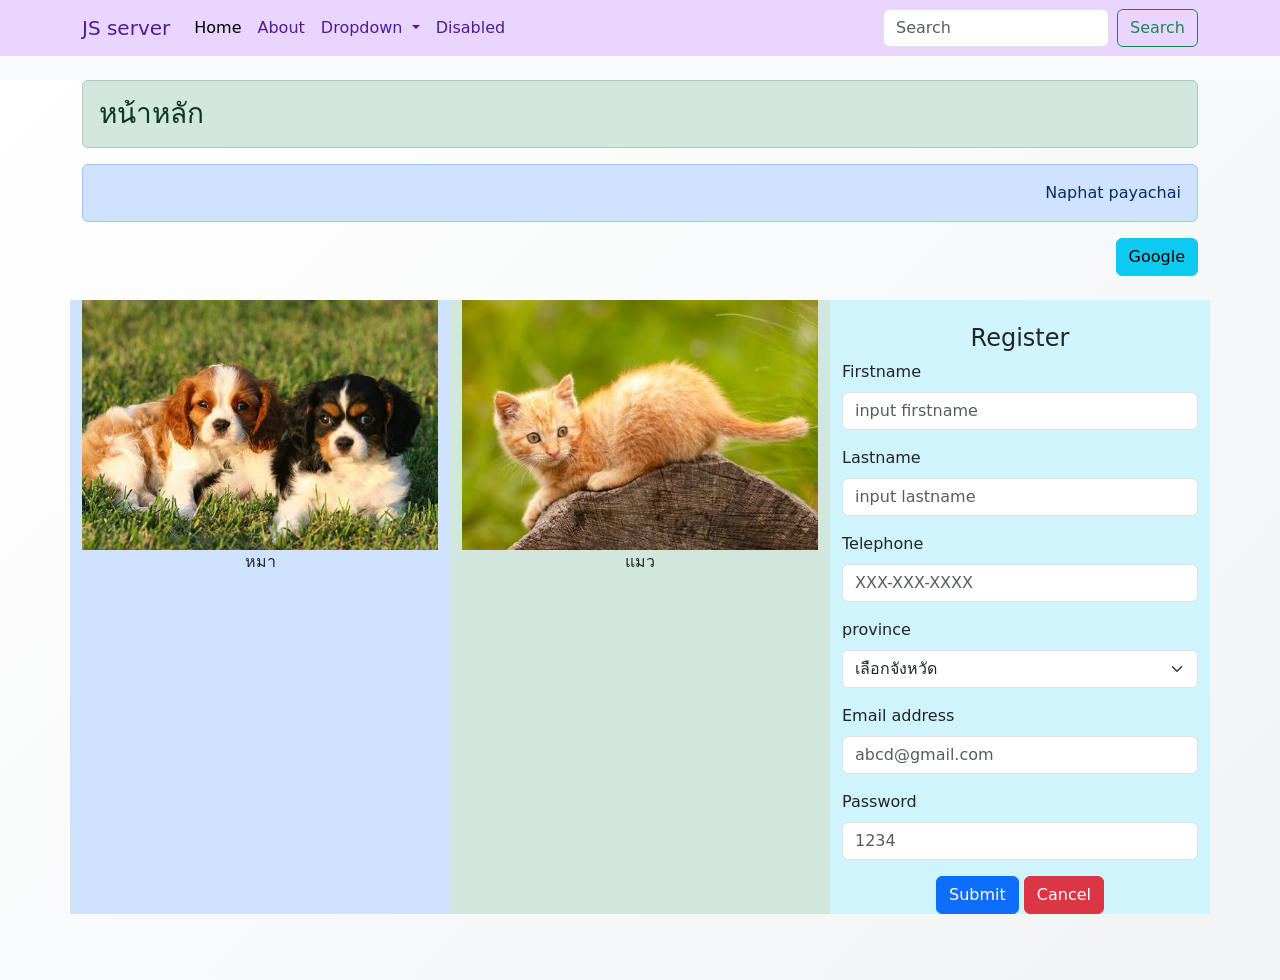
==== index.html @ 0ca77152 "Initial commit" ====
<!DOCTYPE html>
<html lang="en">
<head>
    <meta charset="UTF-8">
    <meta name="viewport" content="width=device-width, initial-scale=1.0">
    <title>Index</title>
    <link href="css/bootstrap.min.css" rel="stylesheet" integrity="sha384-sRIl4kxILFvY47J16cr9ZwB07vP4J8+LH7qKQnuqkuIAvNWLzeN8tE5YBujZqJLB" crossorigin="anonymous">
    <link rel="stylesheet" href="img.css">
    <link rel="stylesheet" href="background.css">
</head>
<body> 
    <!-- Menu-->
    <div id="menu-container"></div>

    <!--background -->
    <div class="ai-background">

    <div class="container">
        <!-- Content here -->
        <h3 class="alert alert-success mt-4">หน้าหลัก</h3>        
        <div class="alert alert-primary text-end" role="alert">
            Naphat payachai
        </div>
        <div class="text-end">
            <a class="btn btn-info" href="http://www.google.com/">Google</a>
        </div>             
      </div>
      <br>

        <!-- แบ่งคอลัมด้วย Grid system -->
        <div class="container text-center">
            <div class="row">
              <div class="col-sm-4 bg-primary-subtle"> 
                <img src="img/images.jpg" class="img-fluid same-img" alt="หมา">
                หมา
              </div>
              <div class="col-sm-4 bg-success-subtle">
                <img src="img/images (1).jpg" class="img-fluid same-img" alt="หมา">
                แมว
              </div>
              <div class="col-sm-4   bg-info-subtle">
                <h4 class="mt-4">Register</h3>
                <form class="text-start">
                    <div class="mb-3">
                        <label for="exampleInputEmail1" class="form-label">Firstname</label>
                        <input type="firstname" class="form-control" id="firstname" required placeholder="input firstname">
                      </div>
                      <div class="mb-3">
                        <label for="exampleInputEmail1" class="form-label">Lastname</label>
                        <input type="lastname" class="form-control" id="lastname" required placeholder="input lastname">
                      </div>
                    <div class="mb-3">
                      <label for="exampleInputEmail1" class="form-label">Telephone</label>
                      <input type="number" class="form-control" id="phone" required placeholder="XXX-XXX-XXXX">
                    </div>
                    <div class="mb-3">
                        <label class="form-label">province</label>
                        <select class="form-select" id="province">
                            <option selected>เลือกจังหวัด</option>
                            <option value="1">ชลบุรี</option>
                            <option value="2">ระยอง</option>
                            <option value="3">เชียงใหม่</option>
                          </select>
                    </div>
                    <div class="mb-3">
                        <label for="exampleInputEmail1" class="form-label">Email address</label>
                        <input type="email" class="form-control" id="e-mail" required placeholder="abcd@gmail.com">
                      </div>
                    <div class="mb-3">
                      <label for="exampleInputPassword1" class="form-label">Password</label>
                      <input type="password" class="form-control" id="pw" required placeholder="1234">
                    </div>
                    <div class="text-center">
                        <button type="submit" class="btn btn-primary">Submit</button>
                        <button type="reset" class="btn btn-danger">Cancel</button>
                    </div>
                  </form>
              </div>
            </div>
          </div>

    </div>
</body>
</html>

<script src="js/bootstrap.bundle.min.js"></script>
<script src="js/menu.js"></script>
---- img.css ----
.same-img {
    width: 100%;
    height: 250px;
    object-fit: cover;
  }

.navbar-purple {
    background-color: #e9d5ff;
}
---- background.css ----
body {
    margin: 0;
    background: #f8f9fa;
}

.ai-background {
    min-height: 100vh;

    background: linear-gradient(
        135deg,
        #ffffff 0%,
        #f8f9fa 50%,
        #f1f3f5 100%
    );
}

/* เนื้อหาอยู่ด้านบน */
.content {
    position: relative;
    z-index: 1;
}

.navbar-purple {
    background-color: #e9d5ff;
}

.navbar-purple .navbar-brand,
.navbar-purple .nav-link {
    color: #4c1d95;
}

.navbar-purple .nav-link:hover {
    color: #7c3aed;
}
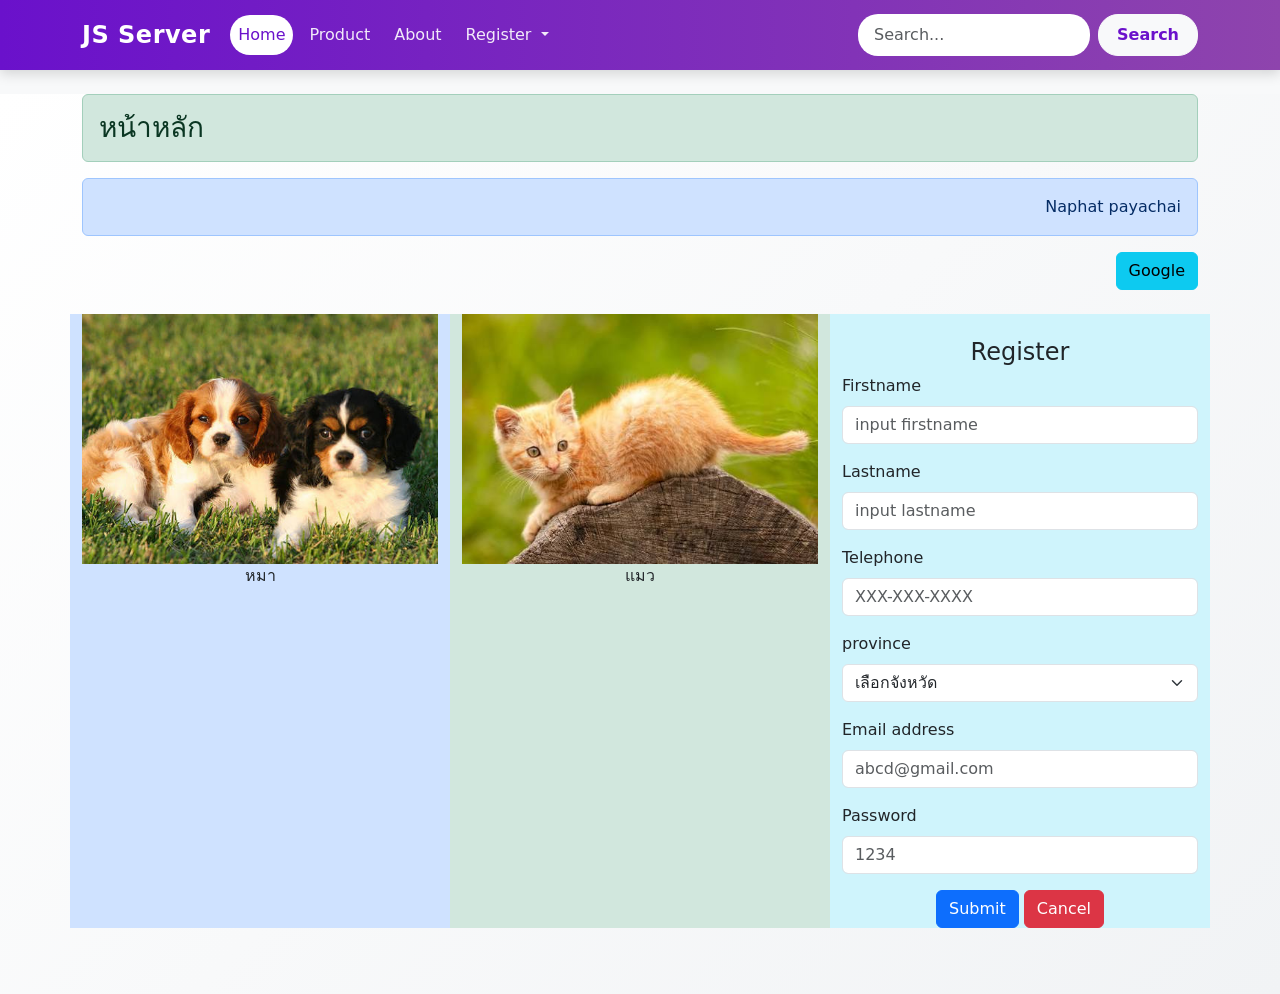
==== commit 7e096746: "update v2" ====
--- a/index.html
+++ b/index.html
@@ -4,7 +4,7 @@
     <meta charset="UTF-8">
     <meta name="viewport" content="width=device-width, initial-scale=1.0">
     <title>Index</title>
-    <link href="css/bootstrap.min.css" rel="stylesheet" integrity="sha384-sRIl4kxILFvY47J16cr9ZwB07vP4J8+LH7qKQnuqkuIAvNWLzeN8tE5YBujZqJLB" crossorigin="anonymous">
+    <link href="css/bootstrap.min.css" rel="stylesheet">
     <link rel="stylesheet" href="img.css">
     <link rel="stylesheet" href="background.css">
 </head>
--- a/img.css
+++ b/img.css
@@ -7,3 +7,20 @@
 .navbar-purple {
     background-color: #e9d5ff;
 }
+
+.product-title {
+  color: #2c3e50;
+  font-weight: 700;
+  position: relative;
+  padding-bottom: 12px;
+}
+
+.product-title::after {
+  content: "";
+  display: block;
+  width: 60px;
+  height: 4px;
+  background: linear-gradient(90deg, #3498db, #8e44ad);
+  border-radius: 10px;
+  margin: 10px auto 0;
+}
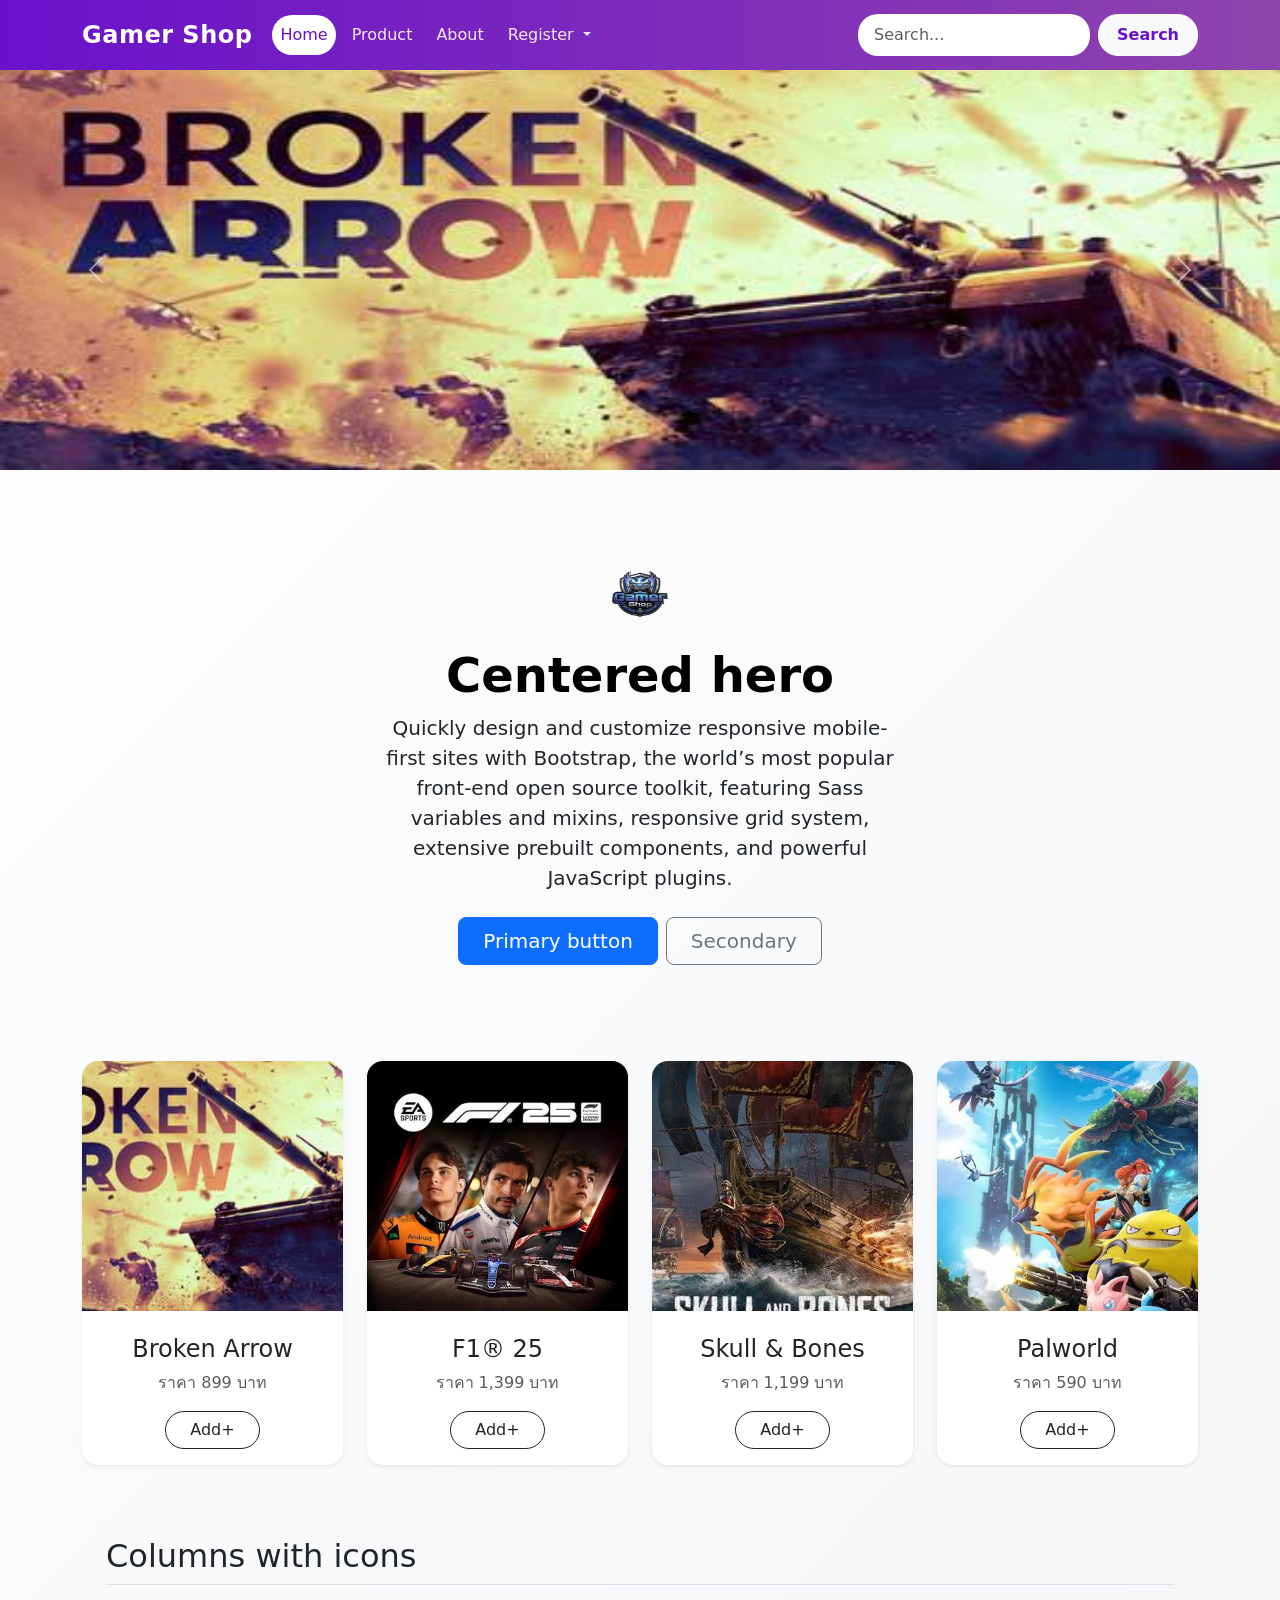
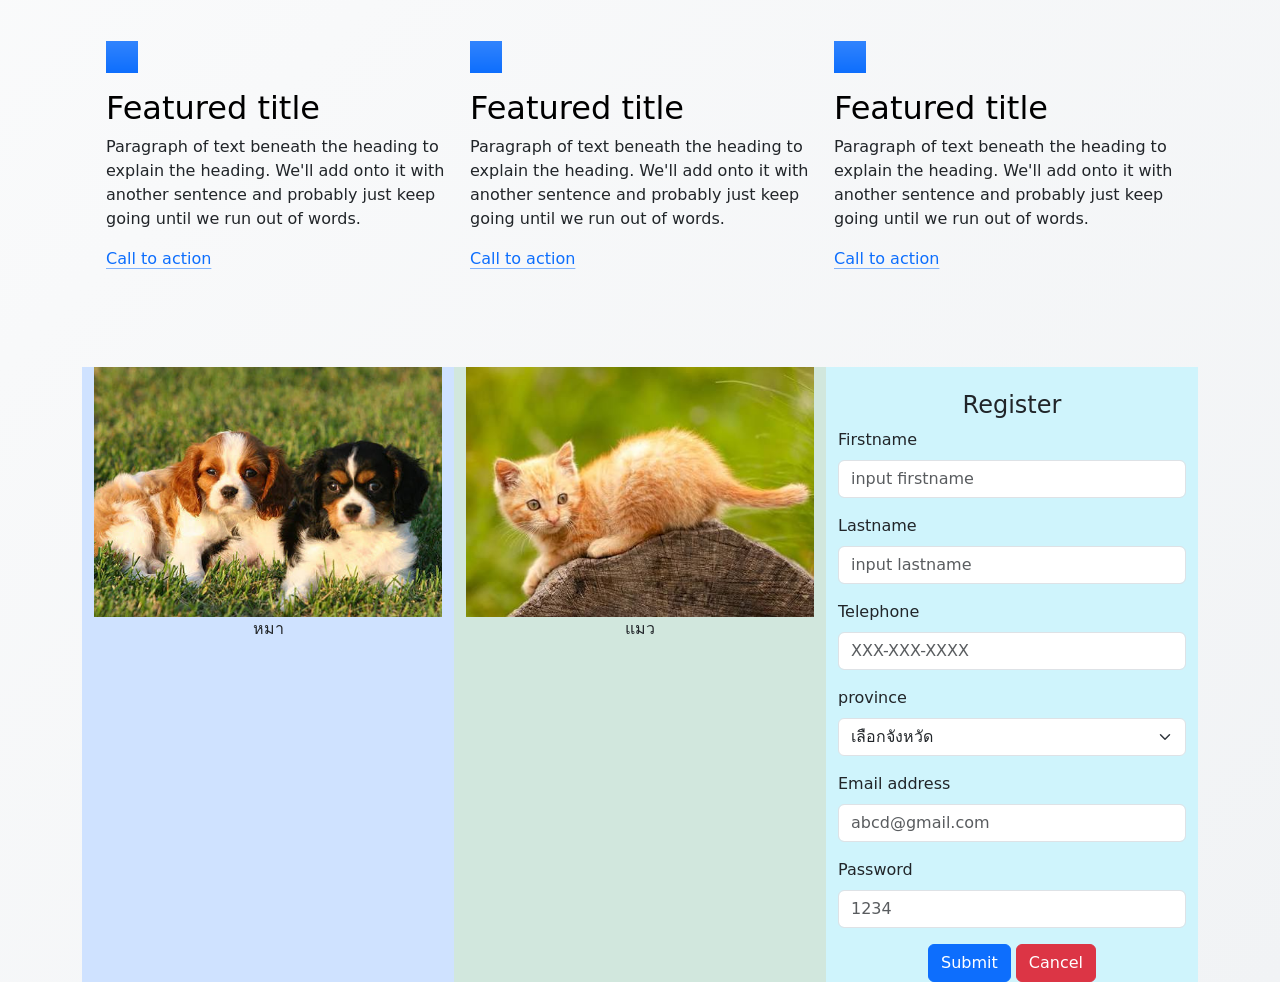
==== commit cdfe7807: "update v3" ====
--- a/index.html
+++ b/index.html
@@ -1,87 +1,248 @@
 <!DOCTYPE html>
 <html lang="en">
+
 <head>
-    <meta charset="UTF-8">
-    <meta name="viewport" content="width=device-width, initial-scale=1.0">
-    <title>Index</title>
-    <link href="css/bootstrap.min.css" rel="stylesheet">
-    <link rel="stylesheet" href="img.css">
-    <link rel="stylesheet" href="background.css">
+  <meta charset="UTF-8">
+  <meta name="viewport" content="width=device-width, initial-scale=1.0">
+  <title>Index</title>
+  <link href="css/bootstrap.min.css" rel="stylesheet">
+  <link rel="stylesheet" href="img.css">
+  <link rel="stylesheet" href="background.css">
 </head>
-<body> 
-    <!-- Menu-->
-    <div id="menu-container"></div>
-
-    <!--background -->
-    <div class="ai-background">
+
+<body>
+  <!-- Menu-->
+  <div id="menu-container"></div>
+
+  <!--background -->
+  <div class="ai-background">
+
+    <div id="carouselExample" class="carousel slide" data-bs-ride="carousel" data-bs-interval="3000">
+
+      <div class="carousel-inner">
+
+        <div class="carousel-item active">
+          <img src="img/BrokenArrow.jpg" class="d-block w-100" height="400" alt="Broken Arrow">
+        </div>
+
+        <div class="carousel-item">
+          <img src="img/Palworld.jpg" class="d-block w-100" height="400" alt="Palworld">
+        </div>
+
+        <div class="carousel-item">
+          <img src="img/Skull&Bones.jpg" class="d-block w-100" height="400" alt="Skull & Bones">
+        </div>
+
+      </div>
+
+      <button class="carousel-control-prev" type="button" data-bs-target="#carouselExample" data-bs-slide="prev">
+        <span class="carousel-control-prev-icon"></span>
+        <span class="visually-hidden">Previous</span>
+      </button>
+
+      <button class="carousel-control-next" type="button" data-bs-target="#carouselExample" data-bs-slide="next">
+        <span class="carousel-control-next-icon"></span>
+        <span class="visually-hidden">Next</span>
+      </button>
+
+    </div>
 
     <div class="container">
-        <!-- Content here -->
-        <h3 class="alert alert-success mt-4">หน้าหลัก</h3>        
-        <div class="alert alert-primary text-end" role="alert">
-            Naphat payachai
-        </div>
-        <div class="text-end">
-            <a class="btn btn-info" href="http://www.google.com/">Google</a>
-        </div>             
-      </div>
-      <br>
-
-        <!-- แบ่งคอลัมด้วย Grid system -->
-        <div class="container text-center">
-            <div class="row">
-              <div class="col-sm-4 bg-primary-subtle"> 
-                <img src="img/images.jpg" class="img-fluid same-img" alt="หมา">
-                หมา
-              </div>
-              <div class="col-sm-4 bg-success-subtle">
-                <img src="img/images (1).jpg" class="img-fluid same-img" alt="หมา">
-                แมว
-              </div>
-              <div class="col-sm-4   bg-info-subtle">
-                <h4 class="mt-4">Register</h3>
-                <form class="text-start">
-                    <div class="mb-3">
-                        <label for="exampleInputEmail1" class="form-label">Firstname</label>
-                        <input type="firstname" class="form-control" id="firstname" required placeholder="input firstname">
-                      </div>
-                      <div class="mb-3">
-                        <label for="exampleInputEmail1" class="form-label">Lastname</label>
-                        <input type="lastname" class="form-control" id="lastname" required placeholder="input lastname">
-                      </div>
-                    <div class="mb-3">
-                      <label for="exampleInputEmail1" class="form-label">Telephone</label>
-                      <input type="number" class="form-control" id="phone" required placeholder="XXX-XXX-XXXX">
-                    </div>
-                    <div class="mb-3">
-                        <label class="form-label">province</label>
-                        <select class="form-select" id="province">
-                            <option selected>เลือกจังหวัด</option>
-                            <option value="1">ชลบุรี</option>
-                            <option value="2">ระยอง</option>
-                            <option value="3">เชียงใหม่</option>
-                          </select>
-                    </div>
-                    <div class="mb-3">
-                        <label for="exampleInputEmail1" class="form-label">Email address</label>
-                        <input type="email" class="form-control" id="e-mail" required placeholder="abcd@gmail.com">
-                      </div>
-                    <div class="mb-3">
-                      <label for="exampleInputPassword1" class="form-label">Password</label>
-                      <input type="password" class="form-control" id="pw" required placeholder="1234">
-                    </div>
-                    <div class="text-center">
-                        <button type="submit" class="btn btn-primary">Submit</button>
-                        <button type="reset" class="btn btn-danger">Cancel</button>
-                    </div>
-                  </form>
-              </div>
-            </div>
-          </div>
+      <!-- Content here -->
+      <div class="px-4 py-5 my-5 text-center"> <img class="d-block mx-auto mb-4" src="img/Gamer Shop.png" alt=""
+          width="120" height="57">
+        <h1 class="display-5 fw-bold text-body-emphasis">Centered hero</h1>
+        <div class="col-lg-6 mx-auto">
+          <p class="lead mb-4">Quickly design and customize responsive mobile-first sites with Bootstrap, the world’s
+            most popular front-end open source toolkit, featuring Sass variables and mixins, responsive grid system,
+            extensive prebuilt components, and powerful JavaScript plugins.</p>
+          <div class="d-grid gap-2 d-sm-flex justify-content-sm-center"> <button type="button"
+              class="btn btn-primary btn-lg px-4 gap-3">Primary button</button> <button type="button"
+              class="btn btn-outline-secondary btn-lg px-4">Secondary</button> </div>
+        </div>
+      </div>
+
+      <div class="row g-4">
+
+        <!-- สินค้า 1 -->
+        <div class="col-sm-6 col-md-3">
+          <div class="card h-100 shadow-sm border-0 rounded-4 overflow-hidden">
+
+            <img src="img/BrokenArrow.jpg" alt="Image 1" class="img-fluid same-img">
+
+            <div class="card-body text-center">
+              <h4 class="card-title mt-2">Broken Arrow</h4>
+              <p class="text-muted">ราคา 899 บาท</p>
+
+              <a href="#" class="btn btn-outline-dark rounded-pill px-4"> <span class="bi bi-shop"></span>
+                Add+
+              </a>
+            </div>
+
+          </div>
+        </div>
+
+        <!-- สินค้า 2 -->
+        <div class="col-sm-6 col-md-3">
+          <div class="card h-100 shadow-sm border-0 rounded-4 overflow-hidden">
+
+            <img src="img/F1® 25.jpg" alt="Image 2" class="img-fluid same-img">
+
+            <div class="card-body text-center">
+              <h4 class="card-title mt-2"> F1® 25</h4>
+              <p class="text-muted">ราคา 1,399 บาท</p>
+
+              <a href="#" class="btn btn-outline-dark rounded-pill px-4"> <span class="bi bi-shop"></span>
+                Add+
+              </a>
+            </div>
+
+          </div>
+        </div>
+
+        <!-- สินค้า 3 -->
+        <div class="col-sm-6 col-md-3">
+          <div class="card h-100 shadow-sm border-0 rounded-4 overflow-hidden">
+
+            <img src="img/Skull&Bones.jpg" alt="Image 3" class="img-fluid same-img">
+
+            <div class="card-body text-center">
+              <h4 class="card-title mt-2">Skull & Bones</h4>
+              <p class="text-muted">ราคา 1,199 บาท</p>
+
+              <a href="#" class="btn btn-outline-dark rounded-pill px-4"> <span class="bi bi-shop"></span>
+                Add+
+              </a>
+            </div>
+
+          </div>
+        </div>
+
+        <!-- สินค้า 4 -->
+        <div class="col-sm-6 col-md-3">
+          <div class="card h-100 shadow-sm border-0 rounded-4 overflow-hidden">
+
+            <img src="img/Palworld.jpg" alt="Image 4" class="img-fluid same-img">
+
+            <div class="card-body text-center">
+              <h4 class="card-title mt-2">Palworld</h4>
+              <p class="text-muted">ราคา 590 บาท</p>
+
+              <a href="#" class="btn btn-outline-dark rounded-pill px-4"> <span class="bi bi-shop"></span>
+                Add+
+              </a>
+            </div>
+
+          </div>
+        </div>
+
+      </div><br>
+
+      <div class="container px-4 py-5" id="featured-3">
+        <h2 class="pb-2 border-bottom">Columns with icons</h2>
+        <div class="row g-4 py-5 row-cols-1 row-cols-lg-3">
+          <div class="feature col">
+            <div
+              class="feature-icon d-inline-flex align-items-center justify-content-center text-bg-primary bg-gradient fs-2 mb-3">
+              <svg class="bi" width="1em" height="1em" aria-hidden="true">
+                <use xlink:href="#collection"></use>
+              </svg> </div>
+            <h3 class="fs-2 text-body-emphasis">Featured title</h3>
+            <p>Paragraph of text beneath the heading to explain the heading. We'll add onto it with another sentence and
+              probably just keep going until we run out of words.</p> <a href="#" class="icon-link">
+              Call to action
+              <svg class="bi" aria-hidden="true">
+                <use xlink:href="#chevron-right"></use>
+              </svg> </a>
+          </div>
+          <div class="feature col">
+            <div
+              class="feature-icon d-inline-flex align-items-center justify-content-center text-bg-primary bg-gradient fs-2 mb-3">
+              <svg class="bi" width="1em" height="1em" aria-hidden="true">
+                <use xlink:href="#people-circle"></use>
+              </svg> </div>
+            <h3 class="fs-2 text-body-emphasis">Featured title</h3>
+            <p>Paragraph of text beneath the heading to explain the heading. We'll add onto it with another sentence and
+              probably just keep going until we run out of words.</p> <a href="#" class="icon-link">
+              Call to action
+              <svg class="bi" aria-hidden="true">
+                <use xlink:href="#chevron-right"></use>
+              </svg> </a>
+          </div>
+          <div class="feature col">
+            <div
+              class="feature-icon d-inline-flex align-items-center justify-content-center text-bg-primary bg-gradient fs-2 mb-3">
+              <svg class="bi" width="1em" height="1em" aria-hidden="true">
+                <use xlink:href="#toggles2"></use>
+              </svg> </div>
+            <h3 class="fs-2 text-body-emphasis">Featured title</h3>
+            <p>Paragraph of text beneath the heading to explain the heading. We'll add onto it with another sentence and
+              probably just keep going until we run out of words.</p> <a href="#" class="icon-link">
+              Call to action
+              <svg class="bi" aria-hidden="true">
+                <use xlink:href="#chevron-right"></use>
+              </svg> </a>
+          </div>
+        </div>
+      </div>
+
+
+      <!-- แบ่งคอลัมด้วย Grid system -->
+      <div class="container text-center">
+        <div class="row">
+          <div class="col-sm-4 bg-primary-subtle">
+            <img src="img/images.jpg" class="img-fluid same-img" alt="หมา">
+            หมา
+          </div>
+          <div class="col-sm-4 bg-success-subtle">
+            <img src="img/images (1).jpg" class="img-fluid same-img" alt="หมา">
+            แมว
+          </div>
+          <div class="col-sm-4   bg-info-subtle">
+            <h4 class="mt-4">Register</h3>
+              <form class="text-start">
+                <div class="mb-3">
+                  <label for="exampleInputEmail1" class="form-label">Firstname</label>
+                  <input type="firstname" class="form-control" id="firstname" required placeholder="input firstname">
+                </div>
+                <div class="mb-3">
+                  <label for="exampleInputEmail1" class="form-label">Lastname</label>
+                  <input type="lastname" class="form-control" id="lastname" required placeholder="input lastname">
+                </div>
+                <div class="mb-3">
+                  <label for="exampleInputEmail1" class="form-label">Telephone</label>
+                  <input type="number" class="form-control" id="phone" required placeholder="XXX-XXX-XXXX">
+                </div>
+                <div class="mb-3">
+                  <label class="form-label">province</label>
+                  <select class="form-select" id="province">
+                    <option selected>เลือกจังหวัด</option>
+                    <option value="1">ชลบุรี</option>
+                    <option value="2">ระยอง</option>
+                    <option value="3">เชียงใหม่</option>
+                  </select>
+                </div>
+                <div class="mb-3">
+                  <label for="exampleInputEmail1" class="form-label">Email address</label>
+                  <input type="email" class="form-control" id="e-mail" required placeholder="abcd@gmail.com">
+                </div>
+                <div class="mb-3">
+                  <label for="exampleInputPassword1" class="form-label">Password</label>
+                  <input type="password" class="form-control" id="pw" required placeholder="1234">
+                </div>
+                <div class="text-center">
+                  <button type="submit" class="btn btn-primary">Submit</button>
+                  <button type="reset" class="btn btn-danger">Cancel</button>
+                </div>
+              </form>
+          </div>
+        </div>
+      </div>
 
     </div>
 </body>
+
 </html>
 
 <script src="js/bootstrap.bundle.min.js"></script>
-<script src="js/menu.js"></script>
+<script src="js/menu.js"></script>
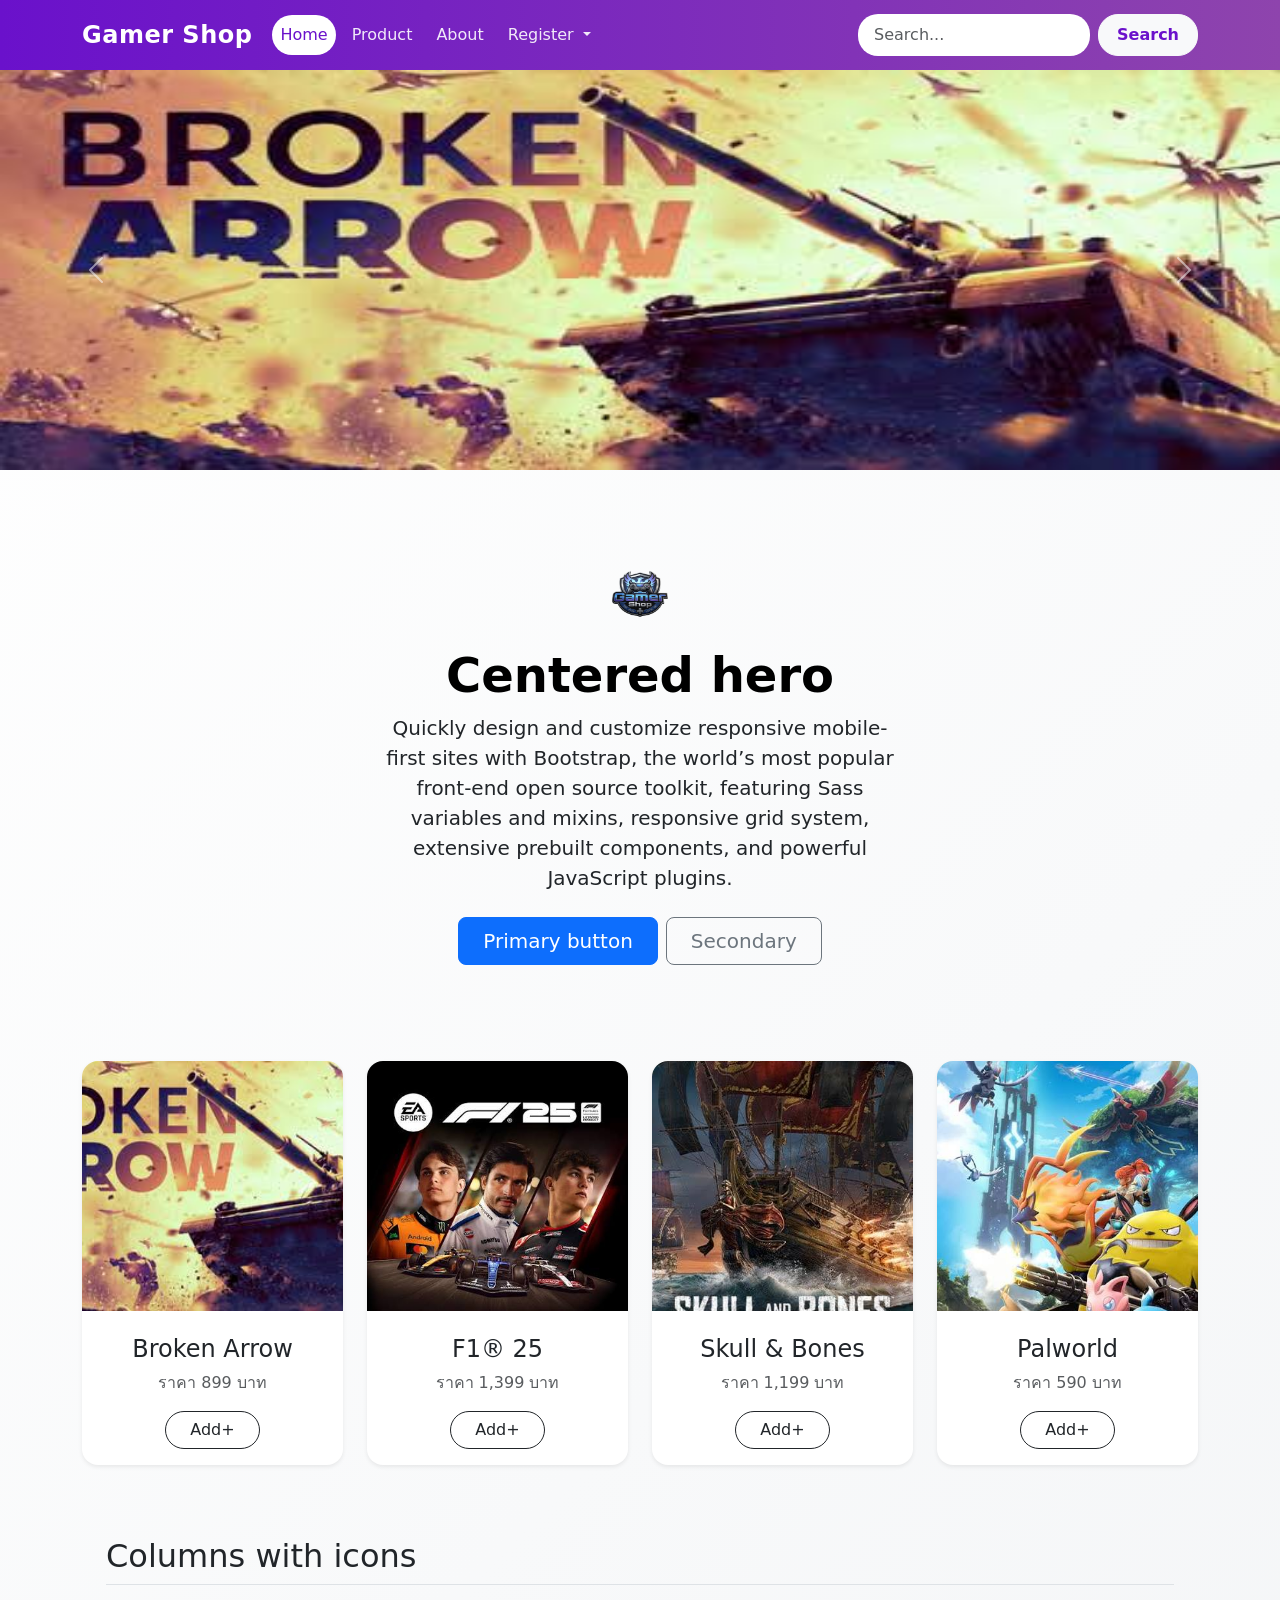
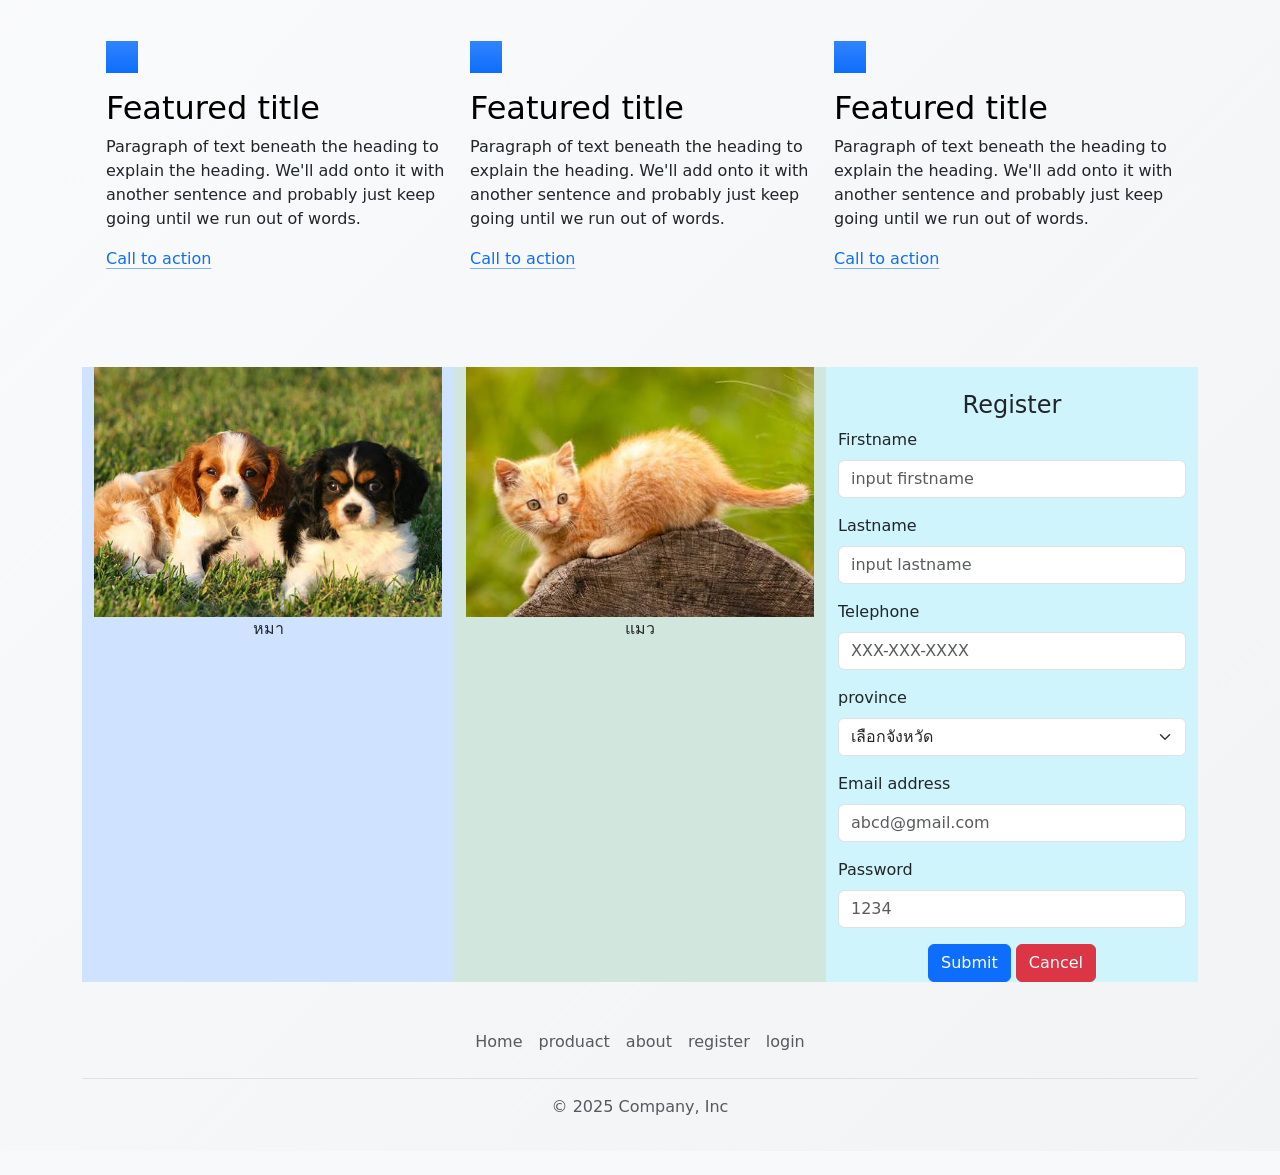
==== commit f48a73bb: "Update index.html" ====
--- a/index.html
+++ b/index.html
@@ -240,9 +240,10 @@
       </div>
 
     </div>
+    <div id="footer"></div>
 </body>
 
 </html>
 
 <script src="js/bootstrap.bundle.min.js"></script>
-<script src="js/menu.js"></script>+<script src="js/menu.js"></script>
